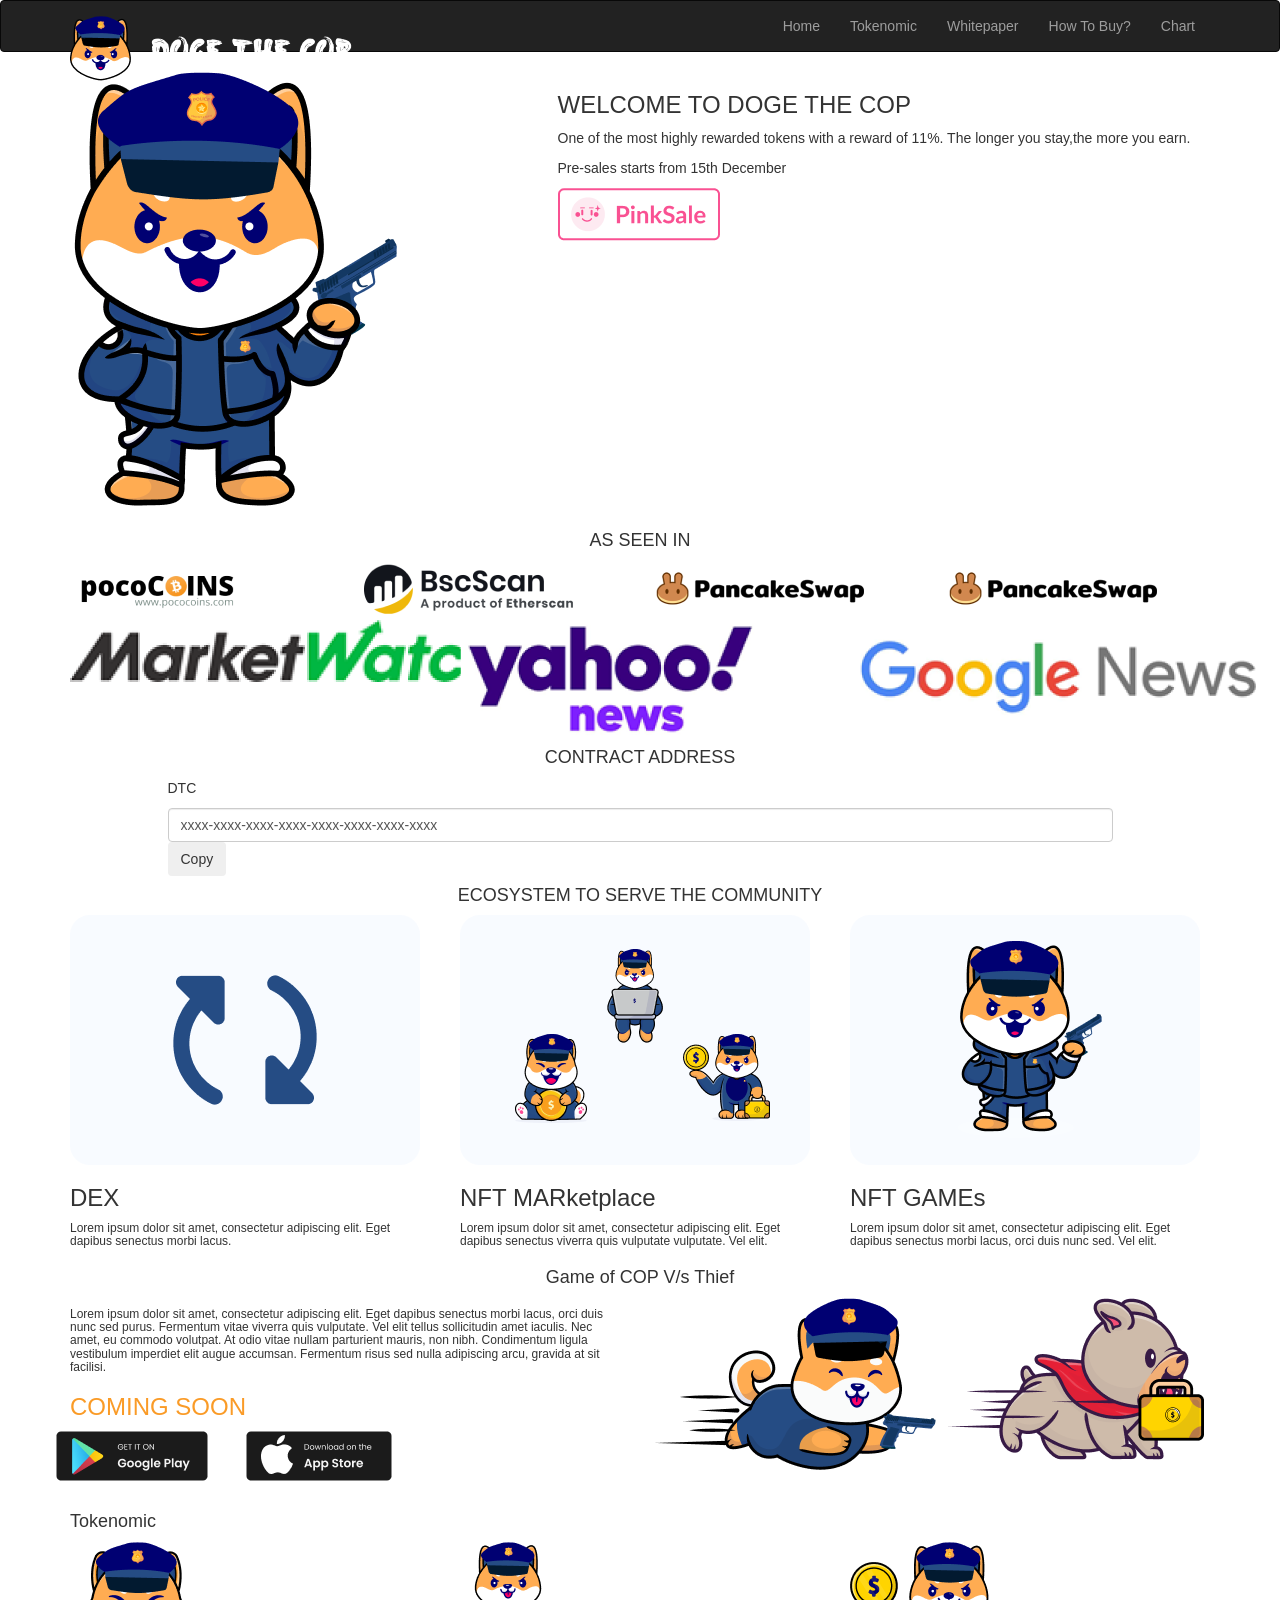
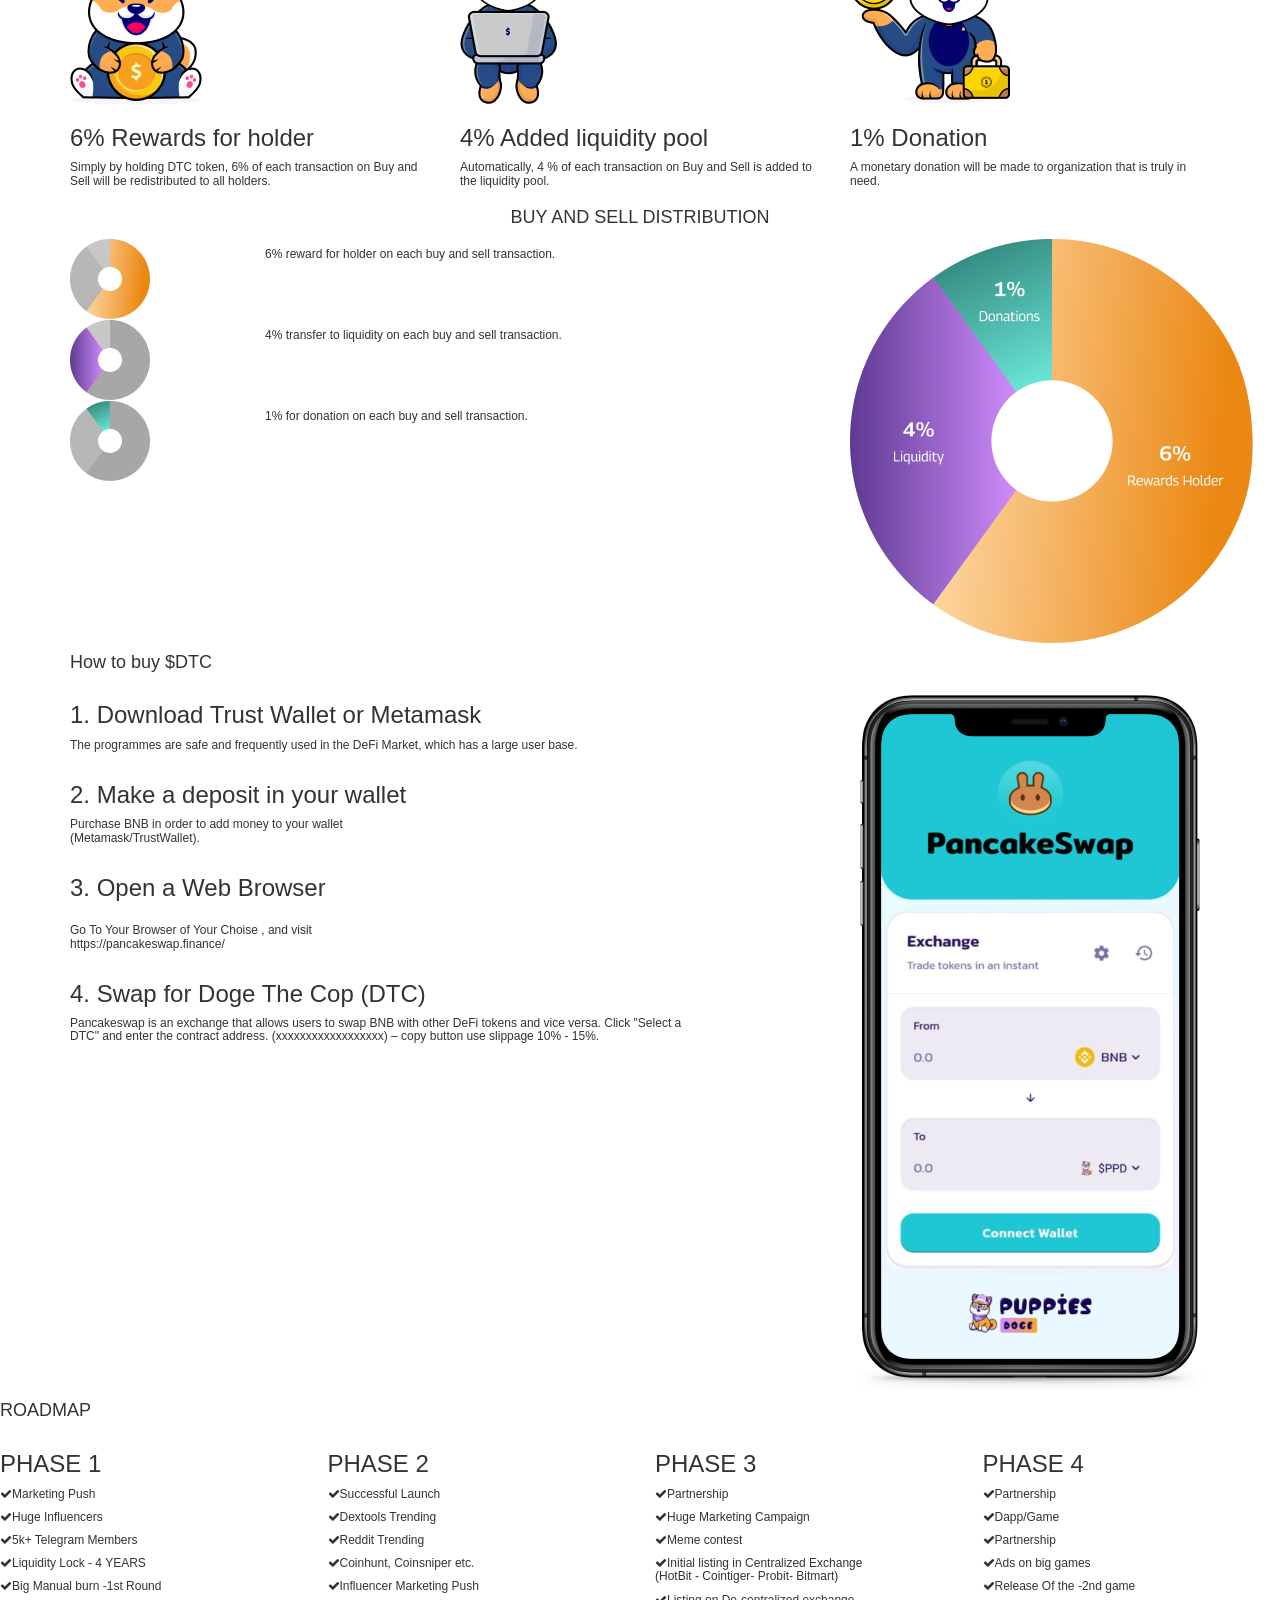
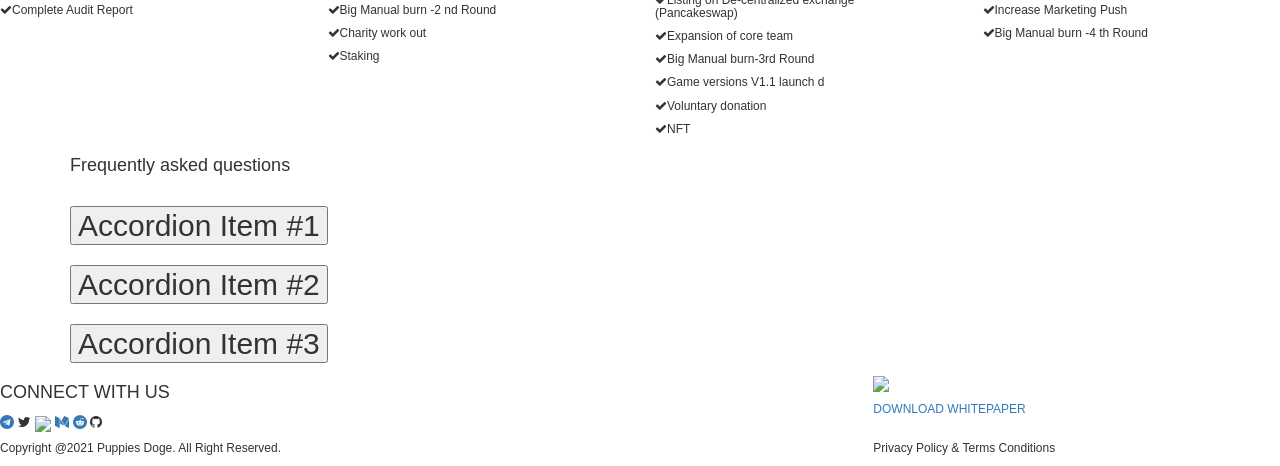
==== proj1.html @ e0c05206 "Started basic layout" ====
<!DOCTYPE html>
	<html>
	<head>


	   <link rel="stylesheet" href="https://maxcdn.bootstrapcdn.com/bootstrap/3.4.1/css/bootstrap.min.css">
	  <script src="https://ajax.googleapis.com/ajax/libs/jquery/3.5.1/jquery.min.js"></script>
	  <script src="https://maxcdn.bootstrapcdn.com/bootstrap/3.4.1/js/bootstrap.min.js"></script>
	  <script src='https://kit.fontawesome.com/a076d05399.js' crossorigin='anonymous'></script>
	  <link rel="stylesheet" href="https://cdnjs.cloudflare.com/ajax/libs/font-awesome/4.7.0/css/font-awesome.min.css">
	  <link rel="icon" type="image/png" href="favicon.png">
	  <link rel="stylesheet" href="css/custom.css">
	<style>
	    
	    .flex-cp-btn
	{
	    background: #c1c1c1;
	    width: 100px;
	    height: 40px;
	    line-height: 40px;
	    margin: 62px;
	    margin-top: 21px;
	    padding: 0;
	    background: linear-gradient(to right, #ff9933 0%, #ff99ff 100%);
	    border: none;
	    border-radius: 10px;
	    color: #fff;
		pointer:events:none
	}

	.flex-btn-copy {
	    display: flex;
	    justify-content: space-between;
	    margin: 0 0 -70px;
	}

	</style>
	<title>Puppies Dog
	</title>
	</head>
	<body data-spy="scroll" data-target=".navbar" data-offset="50">
	<header>
	<nav id="myTopnav" class="navbar navbar-inverse">
	  <div class="container">
	    <div class="navbar-header">
	      <button type="button" class="navbar-toggle" data-toggle="collapse" data-target="#myNavbar">
	        <span class="icon-bar"></span>
	        <span class="icon-bar"></span>
	        <span class="icon-bar"></span>                        
	      </button>
	      <a class="navbar-brand" href="#"><img src="images/Logo.png"></a>
	    </div>
	    <div class="collapse navbar-collapse" id="myNavbar">
	    
		  <ul class="nav navbar-nav navbar-right">
	       <li class="active"><a href="#home">Home</a></li>
	        <li class="dropdown">
	          <a  href="#token">Tokenomic</span></a>
	         
	        </li>
	        <li><a target="_blank" href="doc/puppies.pdf">Whitepaper</a></li>
	        <li><a href="#buy">How To Buy?</a></li>
	        <li><a target="_blank" href="https://poocoin.app/tokens/0x55b52a5ada6b938a482ce15dd3b0b00ba138bdea">Chart</a></li>
	      </ul>
	      
	    </div>
	  </div>
	</nav>
	  </header>
	  <section class="sec-1" id="home">
	<div class="container">

		<div class="wel">
		  <div class="row">
		  	<div class="col-lg-5 col-md-5 col-sm-5">
		  		<img src="images/BannerCop.png">
		  	</div>
			<div class="col-lg-7 col-md-7 col-sm-7">
			<h3 class="wel-pup">WELCOME TO DOGE THE COP</h3>
			<p class="wel-para">One of the most highly rewarded tokens with a reward of 11%. The longer you stay,the more you earn.</p>
			<p class="wel-para1">Pre-sales starts from 15th December</p>
			<div class="row">
				<div class="col-lg-4 col-md-4 col-sm-4">
					<div class="wel-btn">				
						<!-- <button type="button" class="btc btn-success btn-p top-btn"><a href="#" class="fa fa-twitter"></a><span class="so-text">PinkSale</span></button> -->
						<img src="images/pinksale.png">
					</div>
				</div>
				<!-- <div class="col-lg-4 col-md-4 col-sm-4">
					<div class="wel-btn">
						<button type="button" class="btc btn-success btn-p top-btn"><a href="#" class="fa fa-telegram"></a><span class="so-text">TELEGRAM</span></button>
					</div>
				</div>
				<div class="col-lg-4 col-md-4 col-sm-4">
					<div class="wel-btn">
						<button type="button" class="btc btn-success btn-p top-btn"><a href="#" class="fa fa-github"></a><span class="so-text">GITHUB</span></button>
					</div>
				</div> -->
			</div>
		</div>
	</div>
		</div>
		
	 
	</div>
	</section>
		<section class="sec-2">
		<div class="container" id="seen">
			<div class="row">
		<div class="col-lg-12">
			<h4 class="seen-pup text-center mb-5">AS SEEN IN</h4>
		</div>
		</div>
		  <div class="row">
			<div class="img-sec2 col-lg-3 col-md-3 col-sm-3">
				<a href="https://poocoin.app/tokens/0x55b52a5ada6b938a482ce15dd3b0b00ba138bdea"><img src="images/img1.png"></a>
			</div>
			<div class="img-sec2 col-lg-3 col-md-3 col-sm-3">
				<a href=" https://bscscan.com/token/0x55b52a5ada6b938a482ce15dd3b0b00ba138bdea#balances"><img src="images/img2.png"></a>
			</div>
			<div class="img-sec2 col-lg-3 col-md-3 col-sm-3">
				<a href="https://pancakeswap.finance/swap/0x55b52a5ada6b938a482ce15dd3b0b00ba138bdea"><img src="images/img3.png"></a>
			</div>
			<div class="img-sec2 col-lg-3 col-md-3 col-sm-3">
				<a href="https://www.dextools.io/app/bsc/pair-explorer/0x01c9a482848505f64c6b209b1f16ef8c2d2439f5"><img src="images/img4.png"></a>
			</div>
		  </div>
		  <div class="row">
			<div class="img-sec2 col-lg-4 col-md-4 col-sm-4">
				<a href="https://poocoin.app/tokens/0x55b52a5ada6b938a482ce15dd3b0b00ba138bdea"><img src="images/img5.png"></a>
			</div>
			<div class="img-sec2 col-lg-4 col-md-4 col-sm-4">
				<a href=" https://bscscan.com/token/0x55b52a5ada6b938a482ce15dd3b0b00ba138bdea#balances"><img src="images/img6.png"></a>
			</div>
			<div class="img-sec2 col-lg-4 col-md-4 col-sm-4">
				<a href="https://pancakeswap.finance/swap/0x55b52a5ada6b938a482ce15dd3b0b00ba138bdea"><img src="images/img7.png"></a>
			</div>
		  </div>
		<!-- </div> -->
		<!-- </section>
		<section class="sec-3">
	<div class="container " id="seen"> -->
	  <div class="row">
		<div class="col-lg-12">
			<h4 class="seen-pup text-center mb-5">CONTRACT ADDRESS</h4>
		</div>
		</div>
		<div class="row">
		<div class="col-lg-1 col-md-1 col-sm-1">
		</div>
		<div class="con_add col-lg-10 col-md-10 col-sm-10">
			<p class="ppd ">DTC</p><input type="text" class="form-control set-fc" value="xxxx-xxxx-xxxx-xxxx-xxxx-xxxx-xxxx-xxxx" id="myInput"/><button type="button" class="btn btn-p choco_bar copy_btn" onclick="btn_clickcopy()">Copy</button>
		</div>
		<div class="col-lg-1 col-md-1 col-sm-1">
		</div>
	  </div>
	</div>
	</section>
		<section class="sec-4" id="token">
	<div class="container ">
	  <div class="row">
		<div class="col-lg-12">
			<h4 class="seen-pup text-center">ECOSYSTEM TO SERVE THE COMMUNITY</h4>
		</div>
		</div>
		<div class="row">
		<div class="col-lg-4 col-md-4 col-sm-4">
			<img src="images/dex.png">
		</div>
		<div class="col-lg-4 col-md-4 col-sm-4">
			<img src="images/netm.png">
		</div>
		<div class="col-lg-4 col-md-4 col-sm-4">
			<img src="images/netg.png">
		</div>
		<!-- <div class="col-lg-6 col-md-6 col-sm-6">
			<div class="text-sec4">
				<h3 class="gra-text">6% REWARD FOR HOLDER</h3>
				<h6 class="gra-text-p">Simply by holding PPD token, 6% of each transaction on Buy and Sell will be redistributed to all holders.</h6>
			</div>
		</div>
		 -->
	  </div>
	  
	  <div class="row">
		<!-- <div class="col-lg-4 col-md-4 col-sm-4">
			<img src="images/Liquidity.png">
		</div> -->
		<div class="col-lg-4 col-md-4 col-sm-4">
			<div class="text-sec4">
				<h3 class="gra-text">DEX</h3>
				<h6 class="gra-text-p">Lorem ipsum dolor sit amet, consectetur adipiscing elit. Eget dapibus senectus morbi lacus.</h6>
			</div>
		</div>
		<div class="col-lg-4 col-md-4 col-sm-4">
			<div class="text-sec4">
				<h3 class="gra-text">NFT MARketplace</h3>
				<h6 class="gra-text-p">Lorem ipsum dolor sit amet, consectetur adipiscing elit. Eget dapibus senectus viverra quis vulputate vulputate. Vel elit.</h6>
			</div>
		</div>
		<div class="col-lg-4 col-md-4 col-sm-4">
			<div class="text-sec4">
				<h3 class="gra-text">NFT GAMEs</h3>
				<h6 class="gra-text-p">Lorem ipsum dolor sit amet, consectetur adipiscing elit. Eget dapibus senectus morbi lacus, orci duis nunc sed. Vel elit.</h6>
			</div>
		</div>
		
	  </div>
	  
	</div>
	</section>
	<section class="sec-8" id="token">
	<div class="container ">
		<div class="row">
		<div class="col-lg-12">
			<h4 class="seen-pup text-center mb-5">Game of COP V/s Thief</h4>
		</div>
		</div>
		<div class="row">
		<div class="col-lg-6 col-md-6 col-sm-6">
			<div class="text-sec4">
				<h6 class="gra-text-p">Lorem ipsum dolor sit amet, consectetur adipiscing elit. Eget dapibus senectus morbi lacus, orci duis nunc sed purus. Fermentum vitae viverra quis vulputate. Vel elit tellus sollicitudin amet iaculis. Nec amet, eu commodo volutpat. At odio vitae nullam parturient mauris, non nibh. Condimentum ligula vestibulum imperdiet elit augue accumsan. Fermentum risus sed nulla adipiscing arcu, gravida at sit facilisi.</h6>
				<h3 style="color: #FA9B27;">COMING SOON</h3>
			</div>
			<div class="row" style="padding-bottom: 20px;">
				<!-- <div class="col-lg-6 col-md-6 col-sm-6">
					<div class="wel-btn">				
						<button type="button" class="btc btn-success btn-p top-btn"><a href="#" class="fa fa-twitter"></a><span class="so-text">GOOGLE PLAY</span></button>
					</div>
				</div>
				<div class="col-lg-6 col-md-6 col-sm-6">
					<div class="wel-btn">
						<button type="button" class="btc btn-success btn-p top-btn"><a href="#" class="fa fa-telegram"></a><span class="so-text">APPLE PLAY</span></button>
					</div>
				</div> -->
				<img src="images/play.png">
	</div>
		</div>
	
	<div class="col-lg-3 col-md-3 col-sm-3">
			<img src="images/CopDoge.png">
	</div>
	<div class="col-lg-3 col-md-3 col-sm-3">
			<img src="images/ThiefDoge.png">
	</div>
	</div>
	</div>
</section>

<section class="sec-9" id="token">
	<div class="container ">
		<div class="row">
		<div class="col-lg-12">
			<h4 class="seen-pup mb-5">Tokenomic</h4>
		</div>
		</div>
		<div class="row">
		<div class="col-lg-4 col-md-4 col-sm-4">
         <img src="images/RewardCop.png">
		</div>
		<div class="col-lg-4 col-md-4 col-sm-4">
        <img src="images/LiquidityCop.png">
		</div>
		<div class="col-lg-4 col-md-4 col-sm-4">
			<img src="images/DonationCop.png">
		</div>
	</div>
	<div class="row">
		<div class="col-lg-4 col-md-4 col-sm-4">
			<div class="text-sec4">
				<h3 class="gra-text">6% Rewards for holder</h3>
				<h6 class="gra-text-p">Simply by holding DTC token, 6% of each transaction on Buy and Sell will be redistributed to all holders.</h6>
			</div>
		</div>
		<div class="col-lg-4 col-md-4 col-sm-4">
			<div class="text-sec4">
				<h3 class="gra-text">4% Added liquidity pool</h3>
				<h6 class="gra-text-p">Automatically, 4 % of each transaction on Buy and Sell is added to the liquidity pool.</h6>
			</div>
		</div>
		<div class="col-lg-4 col-md-4 col-sm-4">
			<div class="text-sec4">
				<h3 class="gra-text">1% Donation</h3>
				<h6 class="gra-text-p">A monetary donation will be made to organization that is truly in need.</h6>
			</div>
		</div>
		
	  </div>
</div>
</section>

		<section class="sec-5">
	<div class="container ">
	  <div class="row">
		<div class="col-lg-12">
			<h4 class="seen-pup text-center">BUY AND SELL DISTRIBUTION</h4>
		</div>
		</div>
		
	  

	  <div class="row pt-5">
		<div class="col-lg-8 col-md-12 col-sm-12">
			<div class="row pb-5">
				<div class="col-lg-3 col-md-3 col-sm-3">
					<img src="images/Donut-Chart-Part1.png" class="sd-img">
				</div>
				<div class="col-lg-8 col-md-8 col-sm-8">
				<h6 class="gra-text-p">6% reward for holder on each buy and sell transaction.</h6>
			
				</div>
			</div>
			<div class="row pb-5">
				<div class="col-lg-3 col-md-3 col-sm-3">
					<img src="images/Donut-Chart-Part2.png" class="sd-img">
				</div>
				<div class="col-lg-8 col-md-8 col-sm-8">
				<h6 class="gra-text-p">4% transfer to liquidity on each buy and sell transaction.</h6>
			
				</div>
			</div>
			<div class="row pb-5">
				<div class="col-lg-3 col-md-3 col-sm-3">
					<img src="images/Donut-Chart-Part3.png" class="sd-img">
				</div>
				<div class="col-lg-8 col-md-8 col-sm-8">
				<h6 class="gra-text-p">1% for donation on each buy and sell transaction.</h6>
			
				</div>
			</div>
		</div>
		<div class="col-lg-4 col-md-12 col-sm-12">
			<img src="images/Donut-Chart.png">
		</div>
	  </div>
	</div>
	</section>

	<section class="sec-6" id="buy">
	<div class="container ">
	  <div class="row pt-5">
		<div class="col-lg-12">
			<h4 class="seen-pup ">How to buy $DTC</h4>
			<!-- <h4 class="gra-text ">FOLLOW FEW STEPS TO BUY PUPPIES DOGE</h4> -->
		</div>
		</div>
		
	  
	 
	  <div class="row pt-2 pb-5 test">
		
		<div class="col-lg-8 col-md-8 col-sm-8 col-8 ">
		<div class="row">
			<!-- <div class="col-lg-2 col-md-2 col-sm-2 col-2 col-xs-4">
				<div class="wrapper-img">
					<img src="flagstand.png" class="mymg" height="750"/>
					
				</div>
				
			</div> -->
			<!-- <div class="col-lg-1 col-md-1 col-sm-1 col-1">
		
		</div> -->
			<div class="col-lg-10 col-md-10 col-sm-10 col-10 col-xs-8">
				<div class="row">
				<div class="col-lg-12 col-md-12 col-sm-12 col-12">
					<div class="text-sec4 mrg-top-21" >
						<h3 class="ora-text">1. Download Trust Wallet or Metamask
							<!-- <span class="dot"></span> -->
						</h3>
						<h6 class="htb-text">The programmes are safe and frequently used in the DeFi Market, which has a large user base.
</h6>
					</div>
					</div>
				</div>
				<div class="row">
				<div class="col-lg-12 col-md-12 col-sm-12 col-12">
					<div class="text-sec4">
						<h3 class="ora-text">2. Make a deposit in your wallet
							
						</h3>
						<h6 class="htb-text">Purchase BNB in order to add money to your wallet<br>(Metamask/TrustWallet).</h6>
					</div>
					</div>
				</div>
				<div class="row">
				<div class="col-lg-12 col-md-12 col-sm-12 col-12">
					<div class="text-sec4">
						<h3 class="ora-text">3. Open a Web Browser
							
						</h3>
						<h6 class="htb-text"><br>Go To Your Browser of Your Choise , and visit<br>https://pancakeswap.finance/</h6>
					</div>
					</div>
				</div>
				<div class="row">
				<div class="col-lg-12 col-md-12 col-sm-12 col-12">
					<div class="text-sec4">
						<h3 class="ora-text">4. Swap for Doge The Cop (DTC)
							
						</h3>
						<h6 style="display:block" class="htb-text">Pancakeswap is an exchange that allows users to swap BNB with other DeFi tokens and vice versa.
Click "Select a DTC" and enter the contract address.
(xxxxxxxxxxxxxxxxxx) – copy button
use slippage 10% - 15%. 
<br>
						
							<!-- <div class="row">
								<div class="col-lg-12">
									<div class="flex-btn-copy">
		<input type="text" class="form-control set-fc" value="0x55b52a5ada6b938a482ce15dd3b0b00ba138bdea" id="myInput_C" style="width: 60%;margin: 10px 0;">
		<button type="button" class="flex-cp-btn" onclick="btn_clickcopy2()">Copy</button>
									</div>
								</div>
							</div> -->
						<!-- <br>use slippage 10% - 15%.</h6> -->
					</div>
					</div>
				</div>
			</div>
			</div>	
		</div>
		<div class="col-lg-4 col-md-4 col-sm-4 col-4" id="imgrotate">
			<img src="images/HowToBuy.png">
		</div>
	  </div>
	</div>
	</section>

	<section class="sec-7">
	<div class="custom-container">
	  <div class="row">
		<div class="col-lg-12">
			<h4 class="seen-pup ">ROADMAP</h4>
		</div>
		</div>
		
	  
	 
	  <div class="row pt-5">
		<div class="col-lg-3 col-md-6 col-sm-6">
			<div class="">
					<h3 class="gra-text">PHASE 1</h3>
					<h6 class="htb-text"><i class="fa fa-check" aria-hidden="true"></i><span class="mt-10">Marketing Push</span></h6>
					<h6 class="htb-text"><i class="fa fa-check" aria-hidden="true"></i><span class="mt-10">Huge Influencers</span></h6>
					<h6 class="htb-text"><i class="fa fa-check" aria-hidden="true"></i><span class="mt-10">5k+ Telegram Members</span></h6>
					<h6 class="htb-text"><i class="fa fa-check" ></i><span class="mt-10">Liquidity Lock - 4 YEARS</span></h6>
					<h6 class="htb-text"><i class="fa fa-check" aria-hidden="true"></i><span class="mt-10">Big Manual burn -1st Round</span></h6>
					<h6 class="htb-text"><i class="fa fa-check" aria-hidden="true"></i><span class="mt-10">Complete Audit Report
	</span></h6>
				</div>
		</div>
		<div class="col-lg-3 col-md-6 col-sm-6">
		
			<div class="">
					<h3 class="gra-text">PHASE 2</h3>
					<h6 class="htb-text"><i class="fa fa-check" ></i><span class="mt-10">Successful Launch</span></h6>
					<h6 class="htb-text"><i class="fa fa-check" aria-hidden="true"></i><span class="mt-10">Dextools Trending</span></h6>
					<h6 class="htb-text"><i class="fa fa-check" ></i><span class="mt-10">Reddit Trending</span></h6>
					<h6 class="htb-text"><i class="fa fa-check" aria-hidden="true"></i><span class="mt-10">Coinhunt, Coinsniper etc.</span></h6>
					<h6 class="htb-text"><i class="fa fa-check" aria-hidden="true"></i><span class="mt-10">Influencer Marketing Push</span></h6>
					<h6 class="htb-text"><i class="fa fa-check" aria-hidden="true"></i><span class="mt-10">Big Manual burn -2
	nd Round</span></h6>
					<h6 class="htb-text"><i class="fa fa-check" aria-hidden="true"></i><span class="mt-10">Charity work out</span></h6>
					<h6 class="htb-text"><i class="fa fa-check" aria-hidden="true"></i><span class="mt-10">Staking</span></h6>
				</div>

		</div>
		<div class="col-lg-3 col-md-6 col-sm-6">
			
			<div class="">
					<h3 class="gra-text">PHASE 3</h3>
				<h6 class="htb-text"><i class="fa fa-check" ></i><span class="mt-10">Partnership</span></h6>
					<h6 class="htb-text"><i class="fa fa-check" aria-hidden="true"></i><span class="mt-10">Huge Marketing Campaign
	</span></h6>
					<h6 class="htb-text"><i class="fa fa-check" aria-hidden="true"></i><span class="mt-10">Meme contest
	</span></h6>
					<h6 class="htb-text"><i class="fa fa-check" aria-hidden="true"></i><span class="mt-10">Initial listing in Centralized Exchange</br>(HotBit - Cointiger- Probit- Bitmart)
	</span></h6>
					<h6 class="htb-text"><i class="fa fa-check" aria-hidden="true"></i><span class="mt-10">Listing on De-centralized exchange </br>  (Pancakeswap)
	</span></h6>
					<h6 class="htb-text"><i class="fa fa-check" aria-hidden="true"></i><span class="mt-10">Expansion of core team

	</span></h6>
					<h6 class="htb-text"><i class="fa fa-check" aria-hidden="true"></i><span class="mt-10">Big Manual burn-3rd Round </span></h6>
					<h6 class="htb-text"><i class="fa fa-check" aria-hidden="true"></i><span class="mt-10">Game versions V1.1 launch
	d </span></h6>
					<h6 class="htb-text"><i class="fa fa-check" aria-hidden="true"></i><span class="mt-10">Voluntary donation
	 </span></h6>
					<h6 class="htb-text"><i class="fa fa-check" aria-hidden="true"></i><span class="mt-10">NFT </span></h6>
				</div>
		
		</div>
		<div class="col-lg-3 col-md-6 col-sm-6">
			
			<div class="">
					<h3 class="gra-text">PHASE 4</h3>
					<h6 class="htb-text"><i class="fa fa-check" ></i><span class="mt-10">Partnership</span></h6>
					<h6 class="htb-text"><i class="fa fa-check" aria-hidden="true"></i><span class="mt-10">Dapp/Game

	</span></h6>
					<h6 class="htb-text"><i class="fa fa-check" aria-hidden="true"></i><span class="mt-10">Partnership
	</span></h6>
					<h6 class="htb-text"><i class="fa fa-check" aria-hidden="true"></i><span class="mt-10">Ads on big games

	</span></h6>
					<h6 class="htb-text"><i class="fa fa-check" aria-hidden="true"></i><span class="mt-10">Release Of the -2nd game


	</span></h6>
					<h6 class="htb-text"><i class="fa fa-check" aria-hidden="true"></i><span class="mt-10">Increase Marketing Push


	</span></h6>
					<h6 class="htb-text"><i class="fa fa-check" aria-hidden="true"></i><span class="mt-10">Big Manual burn -4
	th Round </span></h6>
					
				</div>
				</div>
		
		</div>

		
	  </div>
	</div>
	</section>

	<section class="sec-10" id="token">
	<div class="container ">
		<div class="row">
		<div class="col-lg-12">
			<h4 class="seen-pup mb-5">Frequently asked questions</h4>
		</div>
		</div>
		<div class="accordion accordion-flush" id="accordionFlushExample">
  <div class="accordion-item">
    <h2 class="accordion-header" id="flush-headingOne">
      <button class="accordion-button collapsed" type="button" data-bs-toggle="collapse" data-bs-target="#flush-collapseOne" aria-expanded="false" aria-controls="flush-collapseOne">
        Accordion Item #1
      </button>
    </h2>
    <div id="flush-collapseOne" class="accordion-collapse collapse" aria-labelledby="flush-headingOne" data-bs-parent="#accordionFlushExample">
      <div class="accordion-body">Placeholder content for this accordion, which is intended to demonstrate the <code>.accordion-flush</code> class. This is the first item's accordion body.</div>
    </div>
  </div>
  <div class="accordion-item">
    <h2 class="accordion-header" id="flush-headingTwo">
      <button class="accordion-button collapsed" type="button" data-bs-toggle="collapse" data-bs-target="#flush-collapseTwo" aria-expanded="false" aria-controls="flush-collapseTwo">
        Accordion Item #2
      </button>
    </h2>
    <div id="flush-collapseTwo" class="accordion-collapse collapse" aria-labelledby="flush-headingTwo" data-bs-parent="#accordionFlushExample">
      <div class="accordion-body">Placeholder content for this accordion, which is intended to demonstrate the <code>.accordion-flush</code> class. This is the second item's accordion body. Let's imagine this being filled with some actual content.</div>
    </div>
  </div>
  <div class="accordion-item">
    <h2 class="accordion-header" id="flush-headingThree">
      <button class="accordion-button collapsed" type="button" data-bs-toggle="collapse" data-bs-target="#flush-collapseThree" aria-expanded="false" aria-controls="flush-collapseThree">
        Accordion Item #3
      </button>
    </h2>
    <div id="flush-collapseThree" class="accordion-collapse collapse" aria-labelledby="flush-headingThree" data-bs-parent="#accordionFlushExample">
      <div class="accordion-body">Placeholder content for this accordion, which is intended to demonstrate the <code>.accordion-flush</code> class. This is the third item's accordion body. Nothing more exciting happening here in terms of content, but just filling up the space to make it look, at least at first glance, a bit more representative of how this would look in a real-world application.</div>
    </div>
  </div>
</div>
	</div>
</section>

	<footer class="footer">
		<div class="custom-container">
		  <div class="row pb-4 bor-bt">
			<div class="col-lg-8 col-md-8 col-sm-8">
				<h4 class="fot-text">CONNECT WITH US</h4>
				<span class="footer-icon"><a href="https://t.me/Puppiesdoge"><i class="fa fa-telegram fot" aria-hidden="true"></i> </a></span>
				<span class="footer-icon"><i class="fa fa-twitter fot" aria-hidden="true"></i></span>
				<span class="footer-icon"><img src="images/Icons/discord.svg" class="discord"></span>
				<span class="footer-icon"><a href="https://medium.com/@puppiesdoge"><i class="fa fa-medium fot" aria-hidden="true"></i></a></span>
				<span class="footer-icon"><a href="https://www.reddit.com/user/PuppiesDoge"><i class="fa fa-reddit fot" aria-hidden="true"></i></a></span>
				<span class="footer-icon"><i class="fa fa-github fot" aria-hidden="true"></i></span>
			</div>
			<div class="col-lg-4 col-md-4 col-sm-4 mobile-res">
				<div class="card">
					<div class="card-body">
						<img class="footer-logo" src="images/Puppies-Dog-Final-Logo.png">
					</div>
					<div class="card-footer">
						<h6 class="dwp"><a class="dwn-wp" target="_blank" href="doc/puppies.pdf">DOWNLOAD WHITEPAPER</a></h6>
					</div>
				</div>
			</div>
		  </div>
		  <div class="row">
			<div class="col-lg-8">
				<h6 class="copyright-text">Copyright @2021 Puppies Doge. All Right Reserved.</h6>
			</div>
			<div class="col-lg-4">
				<h6 class="privacy">Privacy Policy & Terms Conditions</h6>
			</div>
		  </div>
		</div>

	</footer>
	<script>
	window.onscroll = function() {myFunction()};

	var navbar = document.getElementById("myTopnav");
	var sticky = navbar.offsetTop;

	function myFunction() {
	  if (window.pageYOffset >= sticky) {
	    navbar.classList.add("sticky")
	  } else {
	    navbar.classList.remove("sticky");
	  }
	}



	function btn_clickcopy() {
	  /* Get the text field */
	  var copyText = document.getElementById("myInput");

	  /* Select the text field */
	  copyText.select();
	  copyText.setSelectionRange(0, 99999); /* For mobile devices */

	   /* Copy the text inside the text field */
	  navigator.clipboard.writeText(copyText.value);

	  /* Alert the copied text */
	  alert("Copied the text: " + copyText.value);
	}


	function btn_clickcopy2() {
	  /* Get the text field */
	  var copyText = document.getElementById("myInput_C");

	  /* Select the text field */
	  copyText.select();
	  copyText.setSelectionRange(0, 99999); /* For mobile devices */

	   /* Copy the text inside the text field */
	  navigator.clipboard.writeText(copyText.value);

	  /* Alert the copied text */
	  alert("Copied the text: " + copyText.value);
	}
	</script>
	</body>
	</html>
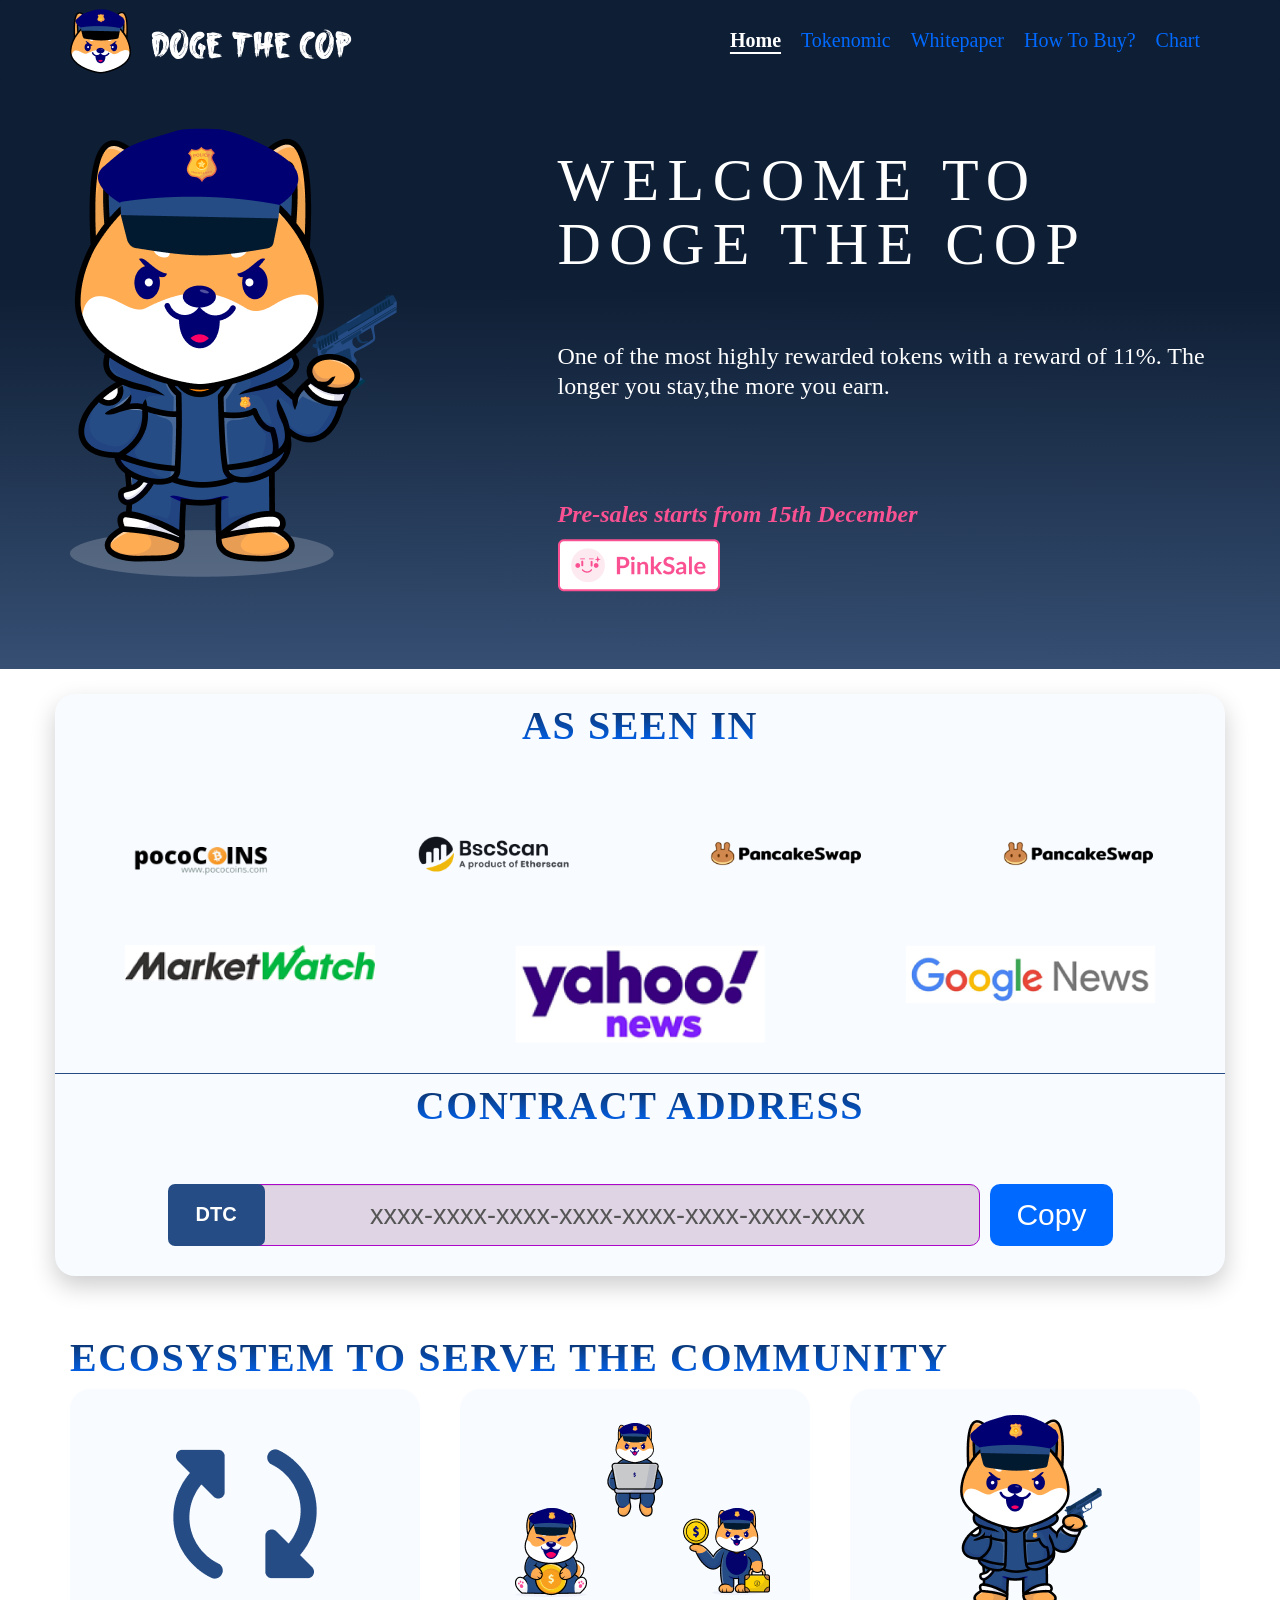
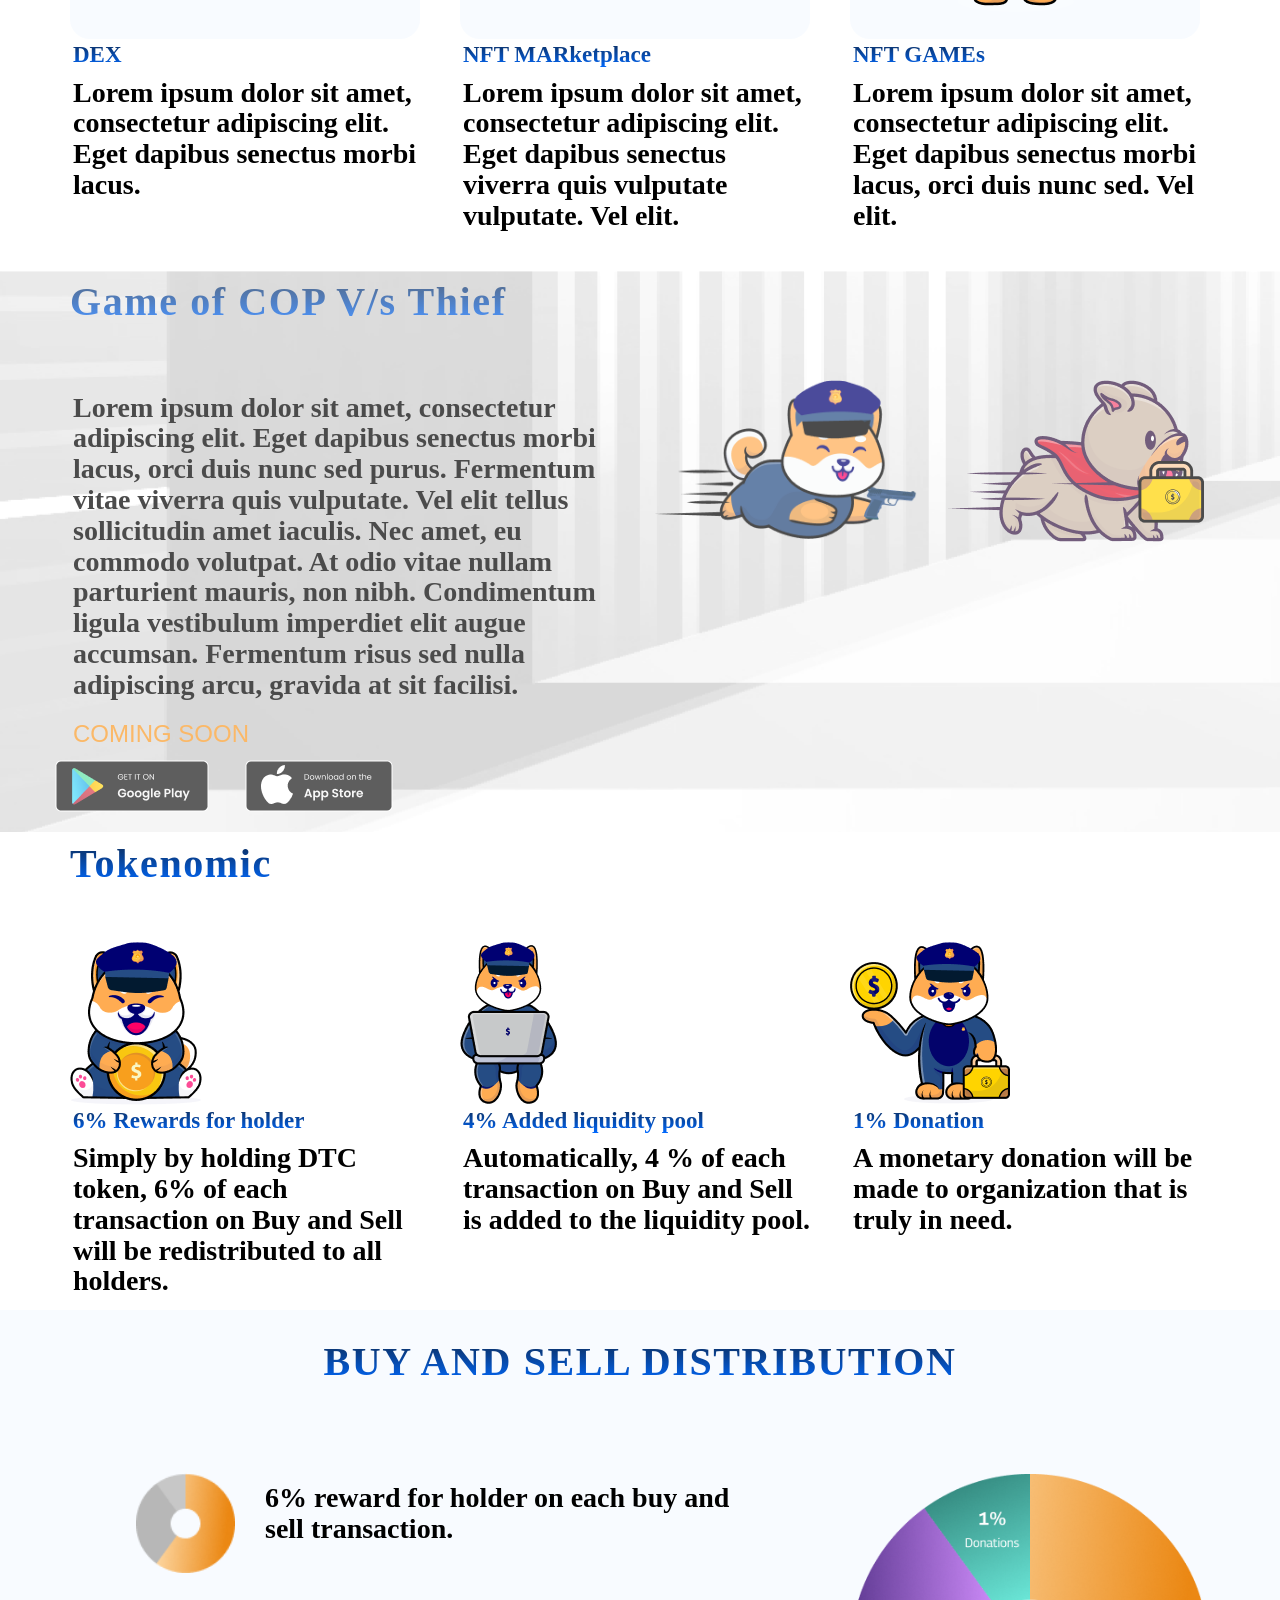
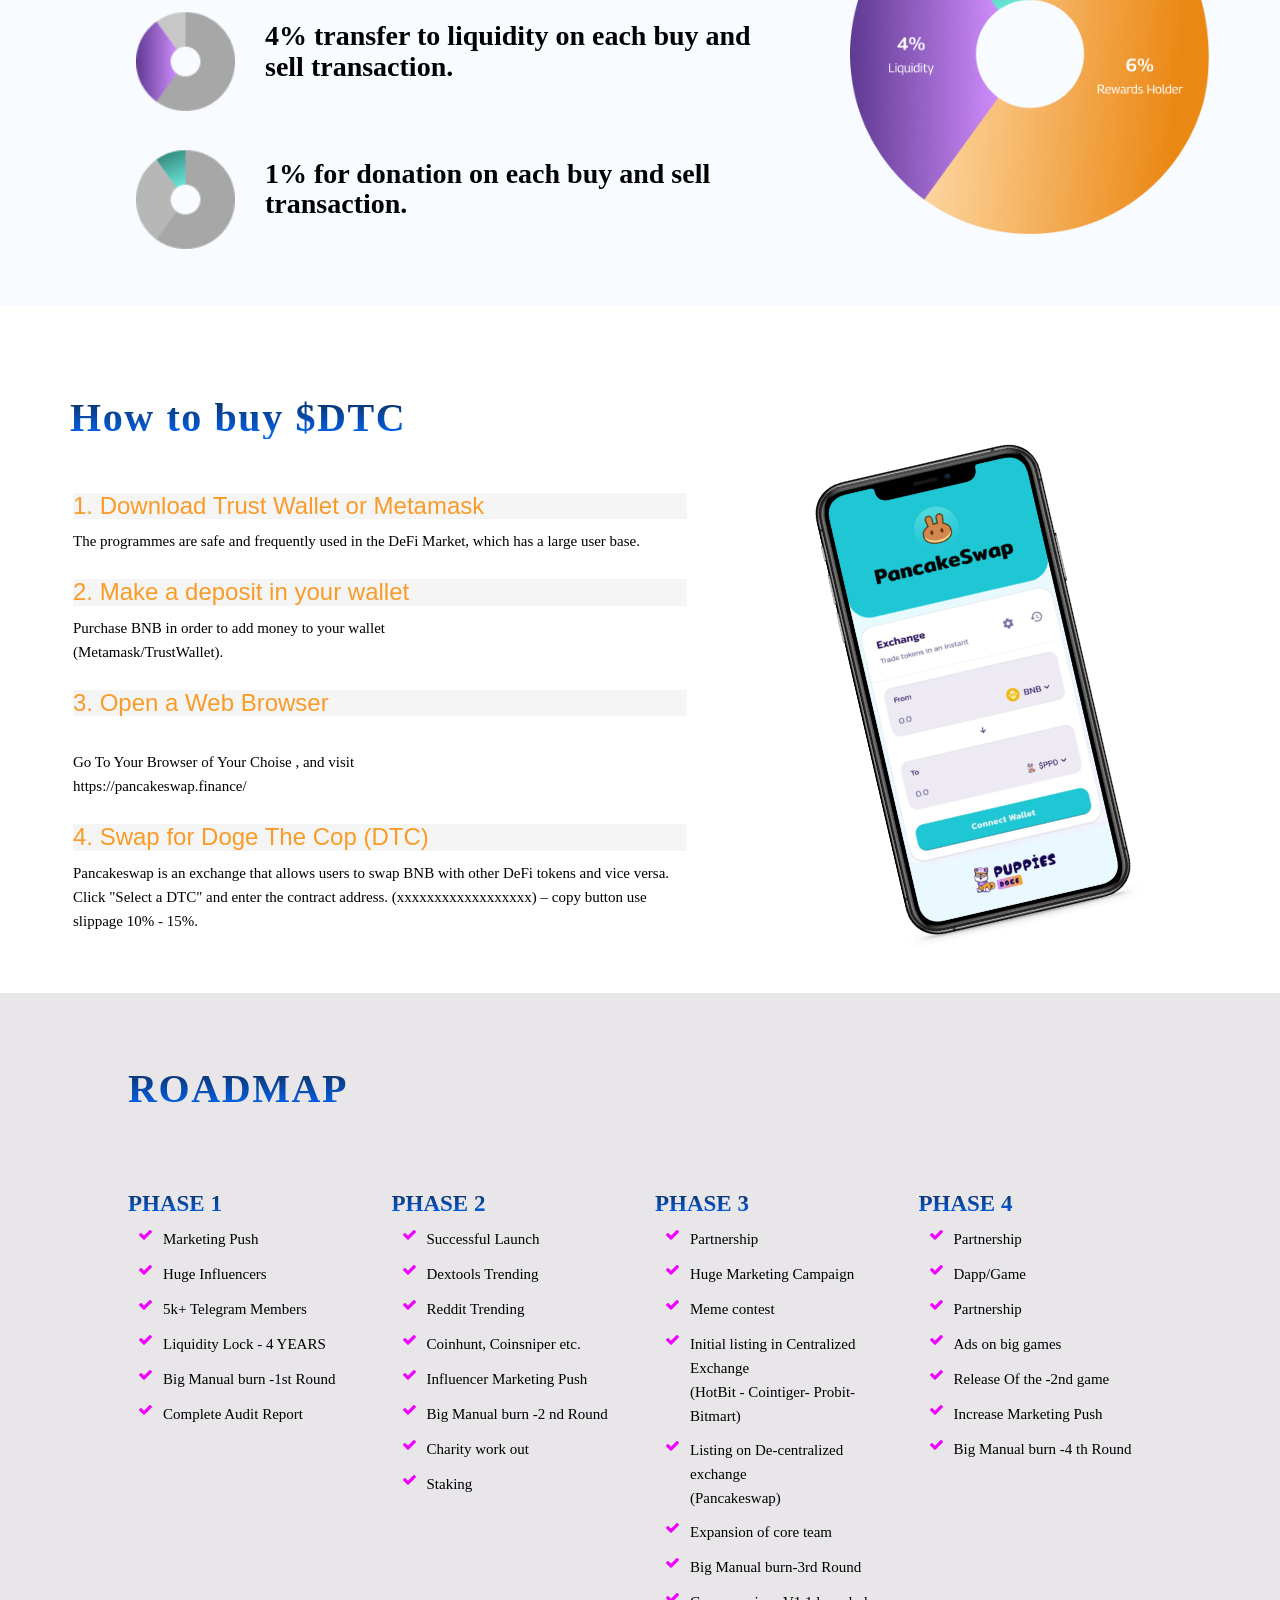
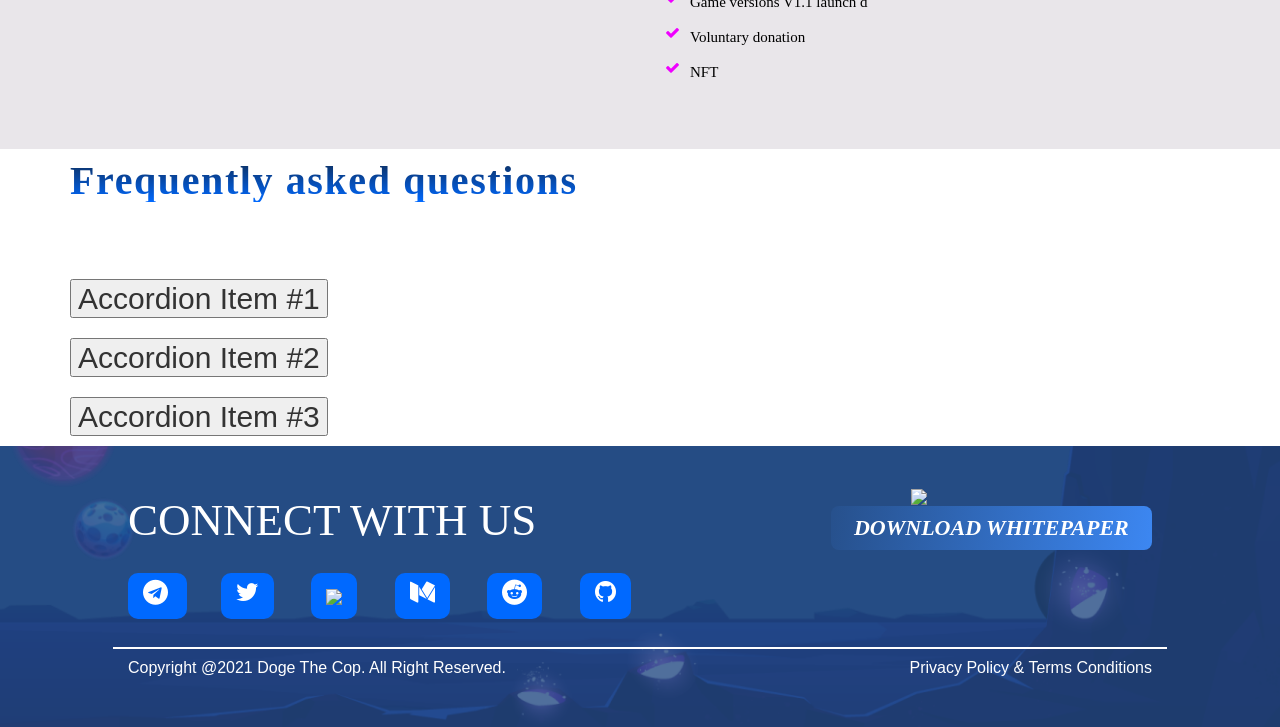
==== commit 6a34507a: "footer changes" ====
--- a/proj1.html
+++ b/proj1.html
@@ -8,6 +8,8 @@
 	  <script src="https://ajax.googleapis.com/ajax/libs/jquery/3.5.1/jquery.min.js"></script>
 	  <script src="https://maxcdn.bootstrapcdn.com/bootstrap/3.4.1/js/bootstrap.min.js"></script>
 	  <script src='https://kit.fontawesome.com/a076d05399.js' crossorigin='anonymous'></script>
+	  <link href="http://fonts.cdnfonts.com/css/a-abrushow" rel="stylesheet">
+                
 	  <link rel="stylesheet" href="https://cdnjs.cloudflare.com/ajax/libs/font-awesome/4.7.0/css/font-awesome.min.css">
 	  <link rel="icon" type="image/png" href="favicon.png">
 	  <link rel="stylesheet" href="css/custom.css">
@@ -126,7 +128,7 @@
 				<a href="https://www.dextools.io/app/bsc/pair-explorer/0x01c9a482848505f64c6b209b1f16ef8c2d2439f5"><img src="images/img4.png"></a>
 			</div>
 		  </div>
-		  <div class="row">
+		  <div class="row" style="border-bottom: 1px solid #254C84;">
 			<div class="img-sec2 col-lg-4 col-md-4 col-sm-4">
 				<a href="https://poocoin.app/tokens/0x55b52a5ada6b938a482ce15dd3b0b00ba138bdea"><img src="images/img5.png"></a>
 			</div>
@@ -161,7 +163,7 @@
 	<div class="container ">
 	  <div class="row">
 		<div class="col-lg-12">
-			<h4 class="seen-pup text-center">ECOSYSTEM TO SERVE THE COMMUNITY</h4>
+			<h4 class="seen-pup">ECOSYSTEM TO SERVE THE COMMUNITY</h4>
 		</div>
 		</div>
 		<div class="row">
@@ -214,7 +216,7 @@
 	<div class="container ">
 		<div class="row">
 		<div class="col-lg-12">
-			<h4 class="seen-pup text-center mb-5">Game of COP V/s Thief</h4>
+			<h4 class="seen-pup mb-5">Game of COP V/s Thief</h4>
 		</div>
 		</div>
 		<div class="row">
@@ -583,7 +585,7 @@
 			<div class="col-lg-4 col-md-4 col-sm-4 mobile-res">
 				<div class="card">
 					<div class="card-body">
-						<img class="footer-logo" src="images/Puppies-Dog-Final-Logo.png">
+						<img class="footer-logo" src="images/logo.png">
 					</div>
 					<div class="card-footer">
 						<h6 class="dwp"><a class="dwn-wp" target="_blank" href="doc/puppies.pdf">DOWNLOAD WHITEPAPER</a></h6>
@@ -593,7 +595,7 @@
 		  </div>
 		  <div class="row">
 			<div class="col-lg-8">
-				<h6 class="copyright-text">Copyright @2021 Puppies Doge. All Right Reserved.</h6>
+				<h6 class="copyright-text">Copyright @2021 Doge The Cop. All Right Reserved.</h6>
 			</div>
 			<div class="col-lg-4">
 				<h6 class="privacy">Privacy Policy & Terms Conditions</h6>
--- a/css/custom.css
+++ b/css/custom.css
@@ -0,0 +1,773 @@
+  @font-face {
+    font-family: Georama-Italic-VariableFont_wdth;
+    src: url(../Font/Georama-Italic-VariableFont_wdth,wght.ttf);
+}
+  @font-face {
+    font-family: Georama-VariableFont_wdth;
+    src: url(../Font/Georama-VariableFont_wdth,wght.ttf);
+}
+ 
+
+ @font-face{
+    font-family:chocolate-bar-demo-regular;
+	src: url(../Font/chocolate-bar-demo.regular.otf);
+ }
+ html {
+	 overflow-x: hidden;
+ }
+  body {
+    position: relative; 
+  }
+  
+  .col-lg-1, .col-lg-10, .col-lg-11, .col-lg-12, .col-lg-2, .col-lg-3, .col-lg-4, .col-lg-5, .col-lg-6, .col-lg-7, .col-lg-8, .col-lg-9, .col-md-1, .col-md-10, .col-md-11, .col-md-12, .col-md-2, .col-md-3, .col-md-4, .col-md-5, .col-md-6, .col-md-7, .col-md-8, .col-md-9, .col-sm-1, .col-sm-10, .col-sm-11, .col-sm-12, .col-sm-2, .col-sm-3, .col-sm-4, .col-sm-5, .col-sm-6, .col-sm-7, .col-sm-8, .col-sm-9, .col-xs-1, .col-xs-10, .col-xs-11, .col-xs-12, .col-xs-2, .col-xs-3, .col-xs-4, .col-xs-5, .col-xs-6, .col-xs-7, .col-xs-8, .col-xs-9 {
+	  position: initial !important;
+  }
+  .
+  
+ .choco_bar{
+	 font-family:chocolate-bar-demo-regular;
+ } 
+.sticky {
+    position: fixed;
+    top: 0;
+    width: 100%;
+    z-index: 99999;
+}
+.navbar-inverse {
+    background-color: #0E1E34;
+    /*box-shadow: 3px 4px 5px #cbc8c8;*/
+	border: none;
+}
+img {
+	max-width:100%;
+}
+li {
+	padding:10px;
+}
+.navbar-brand {
+	padding: 0px 15px;
+}
+.navbar-brand>img {
+    display: block;
+    margin-top: 9px;
+    /*width: 30%;*/
+}
+.navbar-inverse .navbar-nav>li>a {
+	color:#0069FF;
+	font-size: 20px;
+}
+.nav>li>a {
+	padding: 20px 0px;
+	font-family:Georama-VariableFont_wdth;
+}
+.active>a{
+	color: #FFFFFF;
+    font-weight: 600;
+    text-decoration: underline;
+    text-decoration-color: #FFFFFF;
+	text-underline-position: under;
+}
+.navbar-inverse .navbar-nav>.active>a,
+ .navbar-inverse .navbar-nav>.active>a:focus,
+ .navbar-inverse .navbar-nav>.active>a:hover {
+	 color: #FFFFFF;
+    background-color: transparent !important;
+ }
+ .navbar-inverse .navbar-nav>li>a:focus, .navbar-inverse .navbar-nav>li>a:hover {
+	  color: #FFFFFF;
+    background-color: transparent !important;
+ }
+ .sec-1 {
+	    padding-top: 10%;
+    padding-bottom: 6%;
+	/*background-image:url('../images/BannerCop.png');*/
+	    /*background-position: left;*/
+    background-repeat: no-repeat;
+    background-size: contain;
+    background: linear-gradient(180.13deg, #0E1E34 42.83%, #506F9C 137.6%);
+ }
+ .sec-3{
+	 background-image:url('../images/BG-CONTRACT.png');
+	 background-position: bottom;
+    background-repeat: no-repeat;
+    background-size: cover;
+ }
+
+ .sec-8{
+ 	background-image:url('../images/bk1.png');
+ 	opacity: 0.7;
+	/*background-position: left;*/
+ }
+
+ #imgrotate img{
+ 	transform: rotate(-13deg) !important;
+ 	width: 246.72px;
+height: 480.5px;
+left: 849.09px;
+top: 4445.14px;
+ }
+
+ .ora-text{
+   color: #FA9B27;
+   background-color: #F5F5F5;
+ }
+ .wel {
+	 /*width:50%;*/
+
+ }
+.wel-pup {
+	 font-size: 60px;
+line-height: 64px;
+letter-spacing: 0.14em;
+    color:#FFFFFF;
+	/*font-family:chocolate-bar-demo-regular;*/
+	font-family: a Abrushow;
+	text-transform:none;
+}
+.wel-para{
+    margin-top: 10%;
+    margin-bottom: 15%;
+    color:#FFFFFF;
+    font-family: Lato;
+    font-size: 24px;
+line-height: 30px;
+    font-feature-settings: inherit;
+}
+.wel-para1{
+	color: #F95192;
+font-family: Lato;
+font-style: italic;
+font-weight: bold;
+font-size: 24px;
+line-height: 30px;
+	}
+.btn-p {
+	padding: 10px;
+    border-radius: 10px;
+    background:#0069FF;
+    /*background: linear-gradient(to right, #ff9933 0%, #ff99ff 100%);*/
+}
+.copy_btn{
+	    padding: 5px 25px;
+		font-size: 30px;
+		color:#fff;
+	}
+	.copy_btn:hover{
+	    background: linear-gradient(to right, #6600cc 0%, #9900ff 100%);
+		color:#fff;
+	}
+.fa-twitter , .fa-telegram , .fa-discord , .fa-medium , .fa-reddit{
+  padding-right: 10px;
+    font-size: 25px;
+  color: white;
+}
+
+.fa-github {
+	padding-right: 10px;
+    font-size: 25px;
+  color: white;
+}
+.so-text {
+	font-size: 20px;
+    font-family: chocolate-bar-demo-regular;
+    
+}
+.wel-4{
+	width: 33.33333333%;
+}
+.sec-2 , .sec-3{
+	/*background-color:#c7c1ca66;*/
+	padding: 25px 0px;
+}
+
+#seen 
+{
+	background: #F8FBFF;
+box-shadow: 0px 10px 24px rgba(0, 0, 0, 0.2);
+border-radius: 20px;
+/*margin-bottom: 20px;*/
+}
+
+.seen-pup
+{
+	/*color: linear-gradient(97.2deg, #254C84 -8.04%, #3F8EFF 113.14%);*/
+	/*color: #254C84;*/
+	background: -webkit-linear-gradient(#0E2B55, #0069FF);
+	font-family: a Abrushow;
+	background: -webkit-linear-gradient(#0E2B55, #0069FF);
+    -webkit-background-clip: text;
+    font-weight: 700;
+    -webkit-text-fill-color: transparent;
+	
+/*font-style: normal;
+font-weight: normal;*/
+font-size: 40px;
+line-height: 43px;
+/* identical to box height */
+
+/*text-align: center;*/
+letter-spacing: 0.04em;
+
+}
+.sec-5 {
+	background-color: #F8FBFF;
+	    padding: 20px 0px;
+}
+.img-sec2 {
+	padding: 30px 70px;
+}
+.img-sec2>img {
+	width:80%;
+}
+.set-width {
+	width:70%;
+}
+.con_add {
+	    display: inline-flex;
+	    padding-bottom: 30px;
+}
+.ppd{
+	    background-color: #254C84;
+		padding: 16px 28px;
+		border-radius: 7px;
+		margin-right: -10px;
+		position: relative;
+		color: #FFFFFF;
+		font-size: 20px;
+		font-weight: 900;
+		margin-bottom: 0px;
+}
+.set-fc {
+	    padding: 30px 12px;
+		margin-right: 10px;
+		border-top-right-radius: 10px;
+		border-bottom-right-radius: 10px;
+		border-top-left-radius: 5px;
+		border-bottom-left-radius: 5px;
+		border-color: #ab06ca;
+		background-color: #ded4e3;
+		    font-size: 2.7rem;
+    text-align: center;
+}
+::placeholder { 
+  color: #000 !important;
+  opacity: 1; 
+  font-size: 30px;
+  vertical-align:medium;
+  margin-top:15px;
+}
+.sec-4 {
+	padding: 25px 0px;
+}
+.sec-7{
+	padding-top:5%;
+	padding-bottom:5%;
+	    background-color: #c7c1ca66;
+}
+.gra-text {
+	font-size: 23px;
+	background: -webkit-linear-gradient(#0E2B55, #0069FF);
+    -webkit-background-clip: text;
+    font-weight: 700;
+    font-family: chocolate-bar-demo-regular;
+    -webkit-text-fill-color: transparent;
+	
+}
+
+.gra-text, .htb-text {
+    margin: 0px 0 0;
+}
+.gra-text-p{
+	
+	font-size:28px;
+	color:#000; 	
+	font-family: 'Georama-VariableFont_wdth';
+    font-weight: 600;
+}
+.dot {
+    position: absolute;
+    top: 3%;
+    left: -18%;
+    height: 25px;
+    width: 25px;
+    background-color: #c000ff;
+    border-radius: 50%;
+}
+.pt-5{
+	padding-top:7%;
+}
+.sd-img{
+	width:60%;
+	float: right;
+}
+.pb-5 {
+	padding-bottom:5%;
+}
+.htb-text {
+    font-size: 15px;
+    color: #000;
+    display: flex;
+    font-family: 'Georama-VariableFont_wdth';
+    font-weight: lighter;
+    line-height: 24px;
+}
+.fa-check , .fa-circle-o-notch{
+	color: #ef00ff;
+    padding: 10px;
+}
+.fa-circle-o-notch{
+	transform: rotate(-40deg);
+}
+.custom-container {
+	margin: 0 10%;
+}
+.footer {
+	 background-image:url('../images/footerbg.png');
+	 background-position: center;
+    background-repeat: no-repeat;
+    background-size: cover;
+	background-color: #254C84;
+	padding: 40px 0px;
+
+}
+.fot-text{
+	font-family: chocolate-bar-demo-regular;
+    font-size: 45px;
+    color: #FFF;
+	padding-bottom: 25px;
+}
+.footer-icon {
+	padding: 18px;
+    border-radius: 10px;
+    /*background: linear-gradient(to right, #ff9933 0%, #ff99ff 100%);*/
+    background: #0069FF;
+	margin-right: 6%;
+}
+.fa {
+	position:initial;
+}
+.fot {
+	padding-right:0px;
+}
+.fa-discord {
+	
+	background-image:url('../images/Icons/discord.svg');
+	 background-position: center;
+    background-repeat: no-repeat;
+    
+	font-size: 40px;
+}
+.card {
+	position: initial;
+    display: flex;
+    flex-direction: column;
+    min-width: 0;
+    word-wrap: break-word;
+    /*background-color: #c5c1c1;*/
+    background-clip: border-box;
+	border-radius: 8px;
+}
+.footer-logo{
+	width: 50%;
+    margin-left: 25%;
+}
+
+.card-footer {
+	/*background-color: #c0f;*/
+	background: linear-gradient(97.2deg, #254C84 -8.04%, #3F8EFF 113.14%);
+
+    border-radius: 8px;
+}
+.dwn-wp {
+	color: #fff;
+    font-size: 22px;
+    font-family: chocolate-bar-demo-regular;
+    font-style: italic;
+    font-weight: bolder;
+}
+.dwp {
+	text-align:center;
+}
+.copyright-text {
+	color:#fff;
+	font-size: 16px;
+}
+.pt-4 {
+    padding-top: 4%;
+	
+}
+.pb-4 {
+	padding-bottom: 4%;
+}
+.privacy {
+	color:#fff;
+	font-size: 16px;
+	float: right;
+}
+.bor-bt {
+	border-bottom: 2px solid #FFFFFF;
+}
+.mrg-top-21 {
+    margin-top: 21px;
+}
+.text-sec4 {
+    padding: 3px;
+    position: relative;
+    /*margin: 80px 0 0 0;*/
+    z-index: 1;
+}
+.navbar-inverse .navbar-toggle {
+	    background-color: #000;
+}
+.mt-10 {
+	margin-top:10px;
+}
+.mb-5 {
+	margin-bottom:5%;
+}
+/*-----------------------Flag Css-------------------*/
+
+.wrapper {
+    display: flex;
+	
+}
+  
+.stick {
+    height: 870px;
+    width: 4px;
+    background: #16044e;
+    border-top-left-radius: 5px;
+    border-bottom-left-radius: 5px;
+    border-bottom-right-radius: 5px;
+	margin-top: 2px;
+	margin-left: 2px;
+}
+  
+.flag {
+    width: 70px;
+    height: 30px;
+    position: relative;
+	background-image:url('../images/Flag.png');
+	 background-position: initial;
+    background-repeat: no-repeat;
+	margin-left: -10px;
+}
+.flag_stand {
+    width: 40px;
+    height: 888px;
+    position: relative;
+	background-image:url('../images/FlagStand.png');
+	background-position: bottom;
+    margin-left: -120%;
+    background-repeat: no-repeat;
+}
+
+.dot1 {
+  height: 25px;
+  width: 25px;
+  background-color: #c000ff;
+  border-radius: 50%;
+  display: inline-block;
+  position: absolute;
+  margin-left: -130px;
+    margin-top: 2%;
+}
+.dot2 {
+  height: 25px;
+  width: 25px;
+  background-color: #c000ff;
+  border-radius: 50%;
+  display: inline-block;
+  position: absolute;
+  margin-left: -130px;
+    margin-top: 2%;
+}
+.dot3 {
+  height: 25px;
+  width: 25px;
+  background-color: #c000ff;
+  border-radius: 50%;
+  display: inline-block;
+  position: absolute;
+  margin-left: -130px;
+    margin-top: 2%;
+}
+.dot4 {
+  height: 25px;
+  width: 25px;
+  background-color: #c000ff;
+  border-radius: 50%;
+  display: inline-block;
+  position: absolute;
+  margin-left: -130px;
+    margin-top: 2%;
+}
+.top-btn:hover{
+	background: linear-gradient(to right, #6600cc 0%, #9900ff 100%);
+		color:#fff;
+}
+
+.wrapper-img {
+    width: 100%;
+    position: relative;
+    z-index: -1;
+}
+/* .wrapper-img img{width:100%} */
+
+/*-----------------------------Responsive Css------------------*/
+@media only screen and (min-width: 319px) {
+	.flag_stand {
+		margin-left: -28%;
+	}
+}
+@media only screen and (max-width: 320px) {
+	.sec-1 {
+    padding-top: 32%;
+	}
+	.wel-pup {
+		font-size: 15px;
+	}
+	.wel-para {
+    font-size: 12px;
+   
+	}
+	.navbar-brand>img {
+    display: block;
+    width: 55%;
+    margin-top: -23px;
+}
+	.btn-p {
+    padding: 3%;
+	}
+	.so-text {
+    font-size: 15px;
+	}
+	.wel-btn {
+		    padding-top: 5px;
+	}
+		.fa , .fab{
+    position: initial;
+    font-size: 15px;
+	}
+	.footer-icon {
+    padding: 5px;
+	margin-right: 2%;
+	}
+	.mobile-res{
+		padding-top:10%;
+	}
+	::placeholder { 
+  
+		font-size: 15px;
+	}
+	.sd-img {
+    width: 20%;
+	}
+	
+}
+
+@media only screen and (max-width: 376px) {
+	.sec-1 {
+    padding-top: 32%;
+	}
+	.wel-pup {
+		font-size: 15px;
+	}
+	.wel-para {
+    font-size: 12px;
+   
+	}
+	.btn-p {
+    padding: 3%;
+	}
+	.so-text {
+    font-size: 15px;
+	}
+	.wel-btn {
+		    padding-top: 5px;
+	}
+	.footer-icon {
+    padding: 10px;
+	    margin-right: 2%;
+	
+	}
+	.fa , .fab{
+    position: initial;
+    font-size: 20px;
+	}
+	.mobile-res {
+    padding-top: 10%;
+	}
+	::placeholder { 
+  
+		font-size: 20px;
+	}
+	.sd-img {
+    width: 20%;
+	}
+}
+@media only screen and (min-device-width: 375px) and  (max-device-width: 424px) {
+	.sec-1 {
+    padding-top: 25%;
+	}
+	.wel-pup {
+		font-size: 25px;
+	}
+	.wel-para {
+    font-size: 15px;
+   
+	}
+	.btn-p {
+    padding: 3%;
+	}
+	.so-text {
+    font-size: 15px;
+	}
+	.wel-btn {
+		    padding-top: 5px;
+	}
+	.footer-icon {
+		padding: 9px;
+		margin-right: 0%;	
+	}
+	.discord {
+		width:10%;
+	}
+	.mobile-res {
+    padding-top: 10%;
+	}
+	.sd-img {
+    width: 20%;
+	}
+	::placeholder { 
+  
+		font-size: 25px;
+	}
+	.dot1 {
+			margin-left: -30px;
+	}
+	.dot2 {
+			margin-left: -30px;
+	}
+	.dot3 {
+			margin-left: -30px;
+	}
+	.dot4 {
+			margin-left: -30px;
+	}
+	.flag_stand {
+		margin-left: -24%;
+	}
+}
+
+@media only screen and (min-device-width: 425px) and  (max-device-width: 480px) {
+		.flag_stand {
+		margin-left: -21%;
+		}
+		.dot1 {
+			margin-left: -30px;
+		}
+		.dot2 {
+				margin-left: -30px;
+		}
+		.dot3 {
+				margin-left: -30px;
+		}
+		.dot4 {
+				margin-left: -30px;
+		}
+	.sd-img {
+    width: 20%;
+	}
+}
+@media only screen and (min-device-width: 481px) and (max-device-width: 768px)  {
+	
+	.sec-1 {
+    padding-top: 20%;
+	}
+	.text-sec4 {
+		    padding: 0px;
+	}
+	.footer-icon {
+    padding: 14px;
+	margin-right: 2%;
+	}
+	::placeholder { 
+  
+		font-size: 30px;
+	}
+	.stick {
+		margin-left: -58px;
+	}
+	.flag_stand {
+		margin-left: -250%;
+	}
+}
+@media(min-width: 1024px) and (max-width: 1400px){
+	.footer-icon {
+		padding: 15px;
+	    margin-right: 5%;
+	
+	}
+	.dot{
+		left:-19%
+	}
+	.discord {
+		width:4%;
+	}
+	.dot1 {
+			margin-left: 0px;
+	}
+	.dot2 {
+			margin-left: -115px;
+	}
+	.dot3 {
+			margin-left: -115px;
+	}
+	.dot4 {
+			margin-left: -115px;
+	}
+	.flag_stand {
+		    margin-left: -160%;
+	}
+}
+
+
+
+
+
+@media(min-width:320px) and (max-width:1023px){
+	.htb-text {
+  
+    word-break: break-word;
+}
+.sticky {
+   
+    z-index: 99;
+}
+.text-sec4 {
+    padding: 3px;
+    position: relative;
+    margin: 37px 0 0 0;
+}
+
+
+.dot {
+    left: -20.9%;
+}
+.wrapper-img {
+  
+    margin: -20px 0 0;
+}
+
+/* .mymg{height:480px!important} */
+}
+
+@media(min-width:320px) and (max-width:768px){
+	
+	.set-fc {
+   
+    font-size: 2rem;
+    text-align: center;
+}
+}
